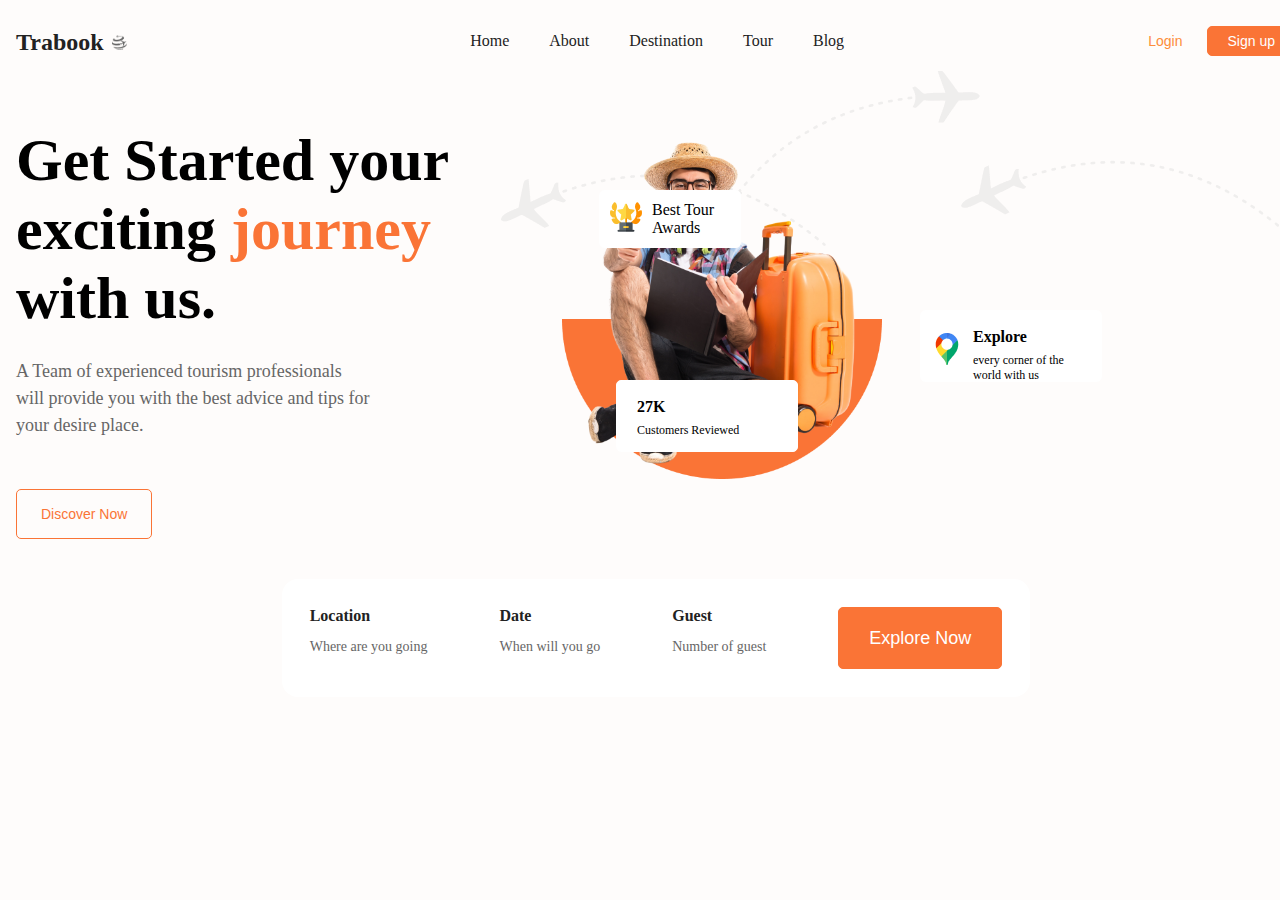
==== landing-page-design/index.html @ 38e8024f "landing page ui design commit" ====
<!DOCTYPE html>
<html lang="en">

<head>
  <meta charset="UTF-8" />
  <meta name="viewport" content="width=device-width, initial-scale=1.0" />
  <title>Landing Page Design</title>
  <link rel="stylesheet" href="https://cdnjs.cloudflare.com/ajax/libs/font-awesome/6.6.0/css/all.min.css"
    integrity="sha512-Kc323vGBEqzTmouAECnVceyQqyqdsSiqLQISBL29aUW4U/M7pSPA/gEUZQqv1cwx4OnYxTxve5UMg5GT6L4JJg=="
    crossorigin="anonymous" referrerpolicy="no-referrer" />
  <link rel="stylesheet" href="./css/index.css" />
</head>

<body>
  <header class="d-flex justify-space-between">
    <div class="logo float-left">
      Trabook
      <img src="./images/logo-suffix.png" alt="Trabook logo" width="15px" height="15px" />
    </div>
    <div class="nav-links d-flex">
      <nav href="">Home</nav>
      <nav href="">About</nav>
      <nav href="">Destination</nav>
      <nav href="">Tour</nav>
      <nav href="">Blog</nav>
    </div>
    <div class="signup-login float-right">
      <button id="login">Login</button>
      <button id="signup">Sign up</button>
    </div>
  </header>
  <main>
    <section class="main-content">
      <h1 id="content">
        Get Started your exciting
        <span class="highlight-text">journey</span> with us.
      </h1>
      <div id="description">
        A Team of experienced tourism professionals will provide you with the
        best advice and tips for your desire place.
      </div>
      <button id="discover">Discover Now</button>
      <div id="content-img"></div>
    </section>
    <section class="right-content">
      <div id="image-container">
        <div id="img-flight">
          <img src="./images/aero-map-image.png" alt="flight-tracker" id="img-flight">
        </div>
        <div id="img-traveler">
          <img src="./images/traveler-image.png" alt="traveler" id="img-traveler">
        </div>
        <div id="awards" class="img-card">
          <span>
            <img src="./images/trophy-image.png" alt="awards" />
          </span>
          <span>Best Tour Awards</span>
        </div>
        <div id="star" class="img-card">
          <span>
            <i class="fa-solid fa-star fa-2x" style="color: yellow; margin-top: 10px;"></i>
          </span>
          <div style="display: block;">
            <p style="line-height: 0px; font-weight: bold;">27K</p>
            <div style="font-size: 12px;">Customers Reviewed</div>
          </div>
        </div>
        <div id="maps" class="img-card">
          <span>
            <img src="./images/google-maps-image.png" alt="Google Maps Icon" style="margin-top: 12px" />
          </span>
          <div style="display: block;">
            <p style="line-height: 0px; font-weight: bold;">Explore</p>
            <div style="font-size: 12px;">every corner of the world with us</div>
          </div>
        </div>
    </section>
  </main>
  <section id="footer-1">
    <div id="filters-div">
      <div class="filter-card">
        <h3>Location</h3>
        <i class="fa fa-chevron-down" aria-hidden="true"></i>
        <p>Where are you going</p>
      </div>
      <div class="filter-card">
        <h3>Date</h3>
        <i class="fa fa-chevron-down" aria-hidden="true"></i>
        <p>When will you go</p>
      </div>
      <div class="filter-card">
        <h3>Guest</h3>
        <i class="fa fa-chevron-down" aria-hidden="true"></i>
        <p>Number of guest</p>
      </div>
      <div class="filter-card">
        <button>Explore Now</button>
      </div>
    </div>
  </section>
</body>

</html>
---- landing-page-design/css/index.css ----
:root {
  --primary-color: #FA7436;
  --body-background-color: #FEFCFB;
  --header-txt-color: #222222;
  --default-txt-color: #666666;
}

body {
  margin: 0px;
  padding: 16px;
  background-color: var(--body-background-color);
  width: 100%;
  height: 100%;
  max-width: 1280px;
}

header {
  height: 50px;
  width: 100%;
  align-items: center;
}

.logo {
  font-weight: bold;
  color: var(--header-txt-color);
  font-size: 24px;
  width: 130px;
  height: 24px;
}

.logo>img {
  margin-left: 2px;
}

.d-flex {
  display: flex;
}

.float-left {
  float: left;
}

.float-right {
  float: right;
}

.justify-space-between {
  justify-content: space-between;
}

.nav-links>* {
  line-height: 24px;
  color: var(--header-txt-color);
  margin-left: 40px;
  font-size: 16px;
}

button {
  font-size: 14px;
  height: 30px;
  border-radius: 5px;
  padding: 5px 20px;
  border: 1px solid var(--primary-color);
  background-color: var(--primary-color);
  color: white;
}

button#login {
  height: 30px;
  font-weight: 400;
  border: none;
  background-color: transparent;
  color: #FD8D3A;
}

main {
  display: flex;
  gap: 48px;
}

.main-content {
  width: 40%;
  margin-top: 35px;
}

.right-content {
  left: 40%;
  margin-top: 35px;
}

#content {
  font-size: 60px;
  margin: 25px 0px;
}

#description {
  width: 80%;
  margin-top: 18px;
  line-height: 1.5;
  font-size: 18px;
  color: var(--default-txt-color);
}

.highlight-text {
  color: var(--primary-color);
}

#discover {
  margin-top: 50px;
  background-color: transparent;
  color: var(--primary-color);
  padding: 24px;
  line-height: 0px;
}

section#footer-1 {
  display: flex;
  justify-content: center;
  margin-top: 24px;
}

#filters-div {
  display: flex;
  background-color: white;
  border-radius: 16px;
  padding: 16px;
  margin: 16px;
  gap: 48px;
  align-items: center;
}

.filter-card {
  padding: 12px;
}

.filter-card>h3 {
  color: var(--header-txt-color);
  display: inline;
  font-size: 16px;
}

.filter-card>i {
  color: var(--primary-color);
}

.filter-card>p {
  font-size: 14px;
  color: var(--default-txt-color);
}

.filter-card>button {
  padding: 30px;
  font-size: 18px;
  line-height: 0px;
}

#img-flight {
  z-index: 0;
  top: -15px;
  right: 5px;
  position: relative;
}

#img-traveler {
  margin-left: 28%;
  width: 50%;
  z-index: 1;
  top: 70px;
  left: 12px;
  position: absolute;
}

.d-inline {
  display: inline;
}

#maps {
  width: 160px;
  gap: 10px;
  top: 310px;
  left: 920px;
  height: 50px;
}

#awards {
  top: 190px;
  left: 599px;
}

#star {
  width: 160px;
  gap: 10px;
  top: 380px;
  left: 616px;
  height: 50px;
}

.img-card {
  position: absolute;
  z-index: 4;
  padding: 10px;
  border-radius: 5px;
  width: 120px;
  display: flex;
  gap: 10px;
  background-color: #FFFFFF;
  border: 1px solid #FFFFFF;
}

.icon {
  background-color: #f5f5f5;
  padding: 0px;
  display: flex;
  align-items: center;
  justify-content: center;
}

.icon img {
  width: 40px;
  /* Adjust the size as needed */
  height: auto;
}

.content {
  padding: 0px;
}

.content h2 {
  margin: 0;
  font-size: 24px;
  color: #333;
}

.content p {
  margin: 5px 0 0;
  color: #666;
}
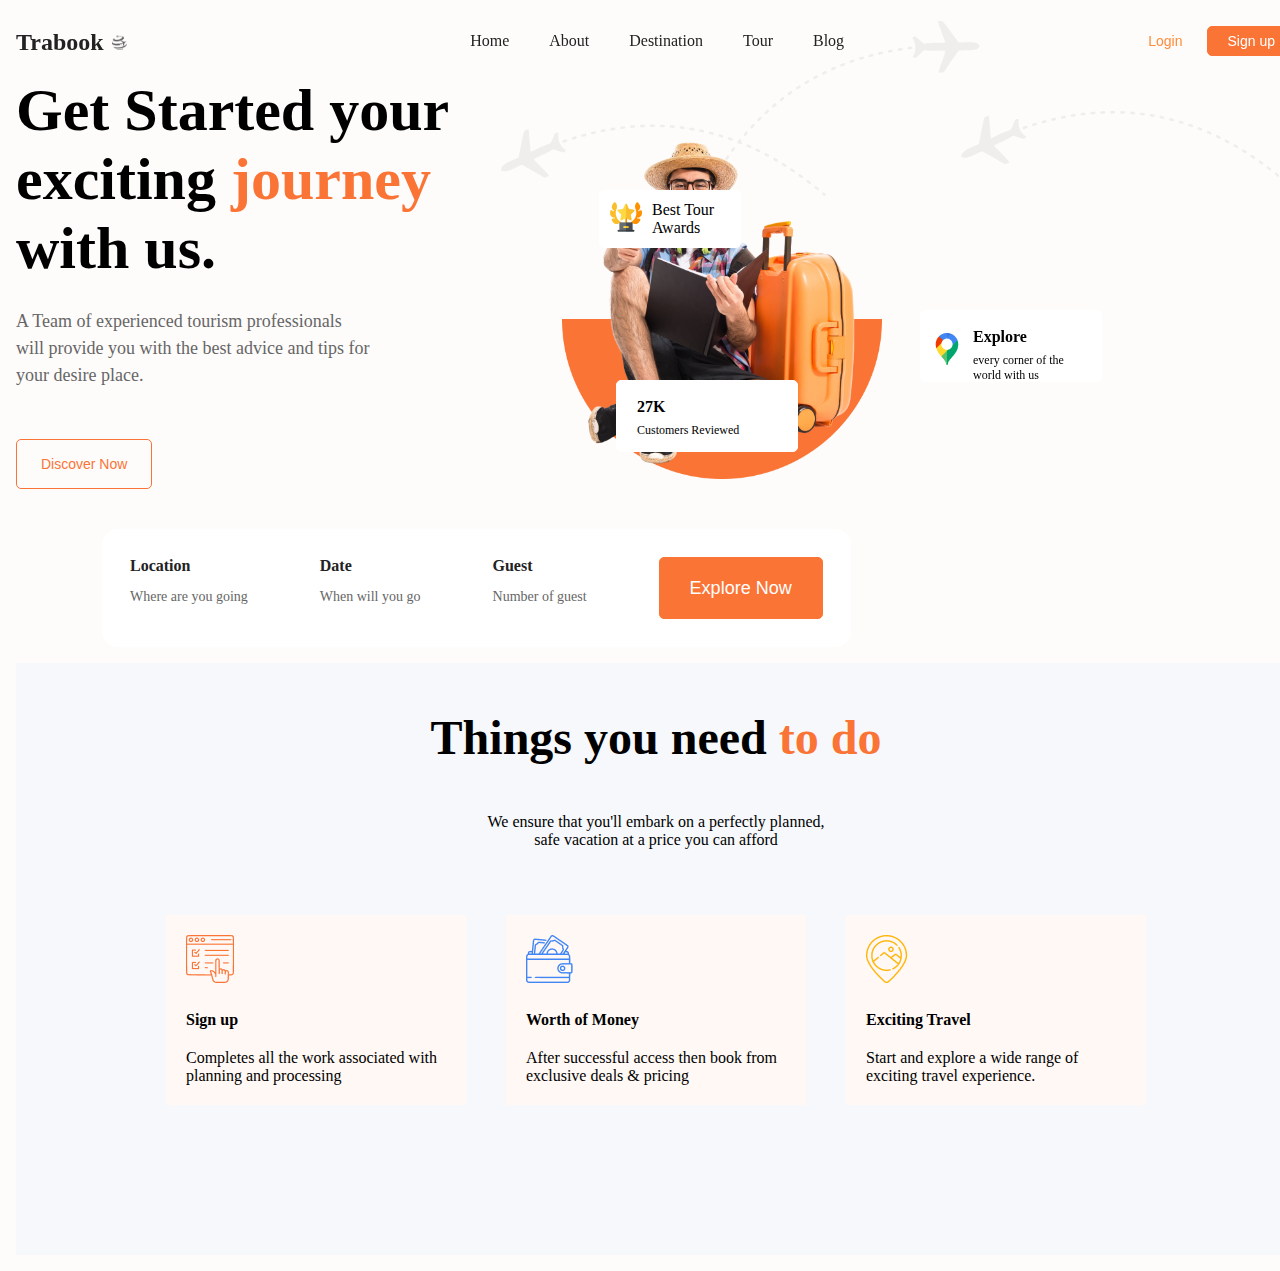
==== commit 2a3dc3cb: "Second page added to the landing page commit" ====
--- a/landing-page-design/index.html
+++ b/landing-page-design/index.html
@@ -18,9 +18,9 @@
       <img src="./images/logo-suffix.png" alt="Trabook logo" width="15px" height="15px" />
     </div>
     <div class="nav-links d-flex">
-      <nav href="">Home</nav>
-      <nav href="">About</nav>
-      <nav href="">Destination</nav>
+      <nav href="#home"><a href="#home">Home</a></nav>
+      <nav href="#about"><a href="#about">About</a></nav>
+      <nav href=""><a href="#destination">Destination</a></nav>
       <nav href="">Tour</nav>
       <nav href="">Blog</nav>
     </div>
@@ -29,7 +29,7 @@
       <button id="signup">Sign up</button>
     </div>
   </header>
-  <main>
+  <main id="home">
     <section class="main-content">
       <h1 id="content">
         Get Started your exciting
@@ -98,6 +98,45 @@
       </div>
     </div>
   </section>
+  <section id="about">
+    <div id="about-content">
+      <h1> Things you need <span class="highlight-text">to do</span></h1>
+      <div id="about-desc">
+        <p>We ensure that you'll embark on a perfectly planned, safe vacation at a price you can afford</p>
+      </div>
+      <div id="cards-container">
+        <div class="signup-card">
+          <div>
+            <img src="./images/signup-card-img.png" alt="signup">
+          </div>
+          <div class="cards-title">Sign up</div>
+          <p class="cards-desc">Completes all the work associated with planning and processing</p>
+        </div>
+        <div class="money-card">
+          <div>
+            <img src="./images/money-card-img.png" alt="money">
+          </div>
+          <div class="cards-title">
+            Worth of Money
+          </div>
+          <p class="cards-desc">
+            After successful access then book from exclusive deals & pricing
+          </p>
+        </div>
+        <div class="travel-card">
+          <div>
+            <img src="./images/travel-card-img.png" alt="travel">
+          </div>
+          <div class="cards-title">
+            Exciting Travel
+          </div>
+          <p class="cards-desc">
+            Start and explore a wide range of exciting travel experience.
+          </p>
+        </div>
+      </div>
+    </div>
+  </section>
 </body>
 
 </html>--- a/landing-page-design/css/index.css
+++ b/landing-page-design/css/index.css
@@ -15,9 +15,11 @@
 }
 
 header {
+  position: fixed;
   height: 50px;
   width: 100%;
   align-items: center;
+  background-color: ;
 }
 
 .logo {
@@ -115,7 +117,7 @@
 
 section#footer-1 {
   display: flex;
-  justify-content: center;
+  margin-left: 70px;
   margin-top: 24px;
 }
 
@@ -234,4 +236,68 @@
 .content p {
   margin: 5px 0 0;
   color: #666;
+}
+
+#about {
+  background-color: #F7F8FC;
+}
+
+#about-content {
+  padding: 150px;
+  padding-top: 15px;
+  text-align: center;
+}
+
+#about-content>h1 {
+  font-size: 48px;
+}
+
+#about-desc {
+  display: flex;
+  align-items: center;
+  margin: 0px 32%;
+}
+
+#about-content>p {
+  text-align: center;
+  font-size: 14px;
+  color: var(--default-txt-color);
+}
+
+#cards-container {
+  margin-top: 50px;
+  display: flex;
+  justify-content: center;
+  gap: 40px;
+}
+
+#cards-container > div {
+  float: left;
+  text-align: left;
+}
+
+#cards-container>div {
+  padding: 20px;
+  background-color: #FFF8F5;
+  width: 370px;
+  height: 150px;
+}
+
+.cards-title {
+  margin-top: 24px;
+  font-size: 16px;
+  font-weight: bold;
+  text-align: start;
+}
+
+.cards-desc {
+  margin-top: 20px;
+  display: flex;
+  width: 100%;
+  text-align: left;
+}
+
+nav > a {
+  text-decoration: none;
+  color: #222222;
 }